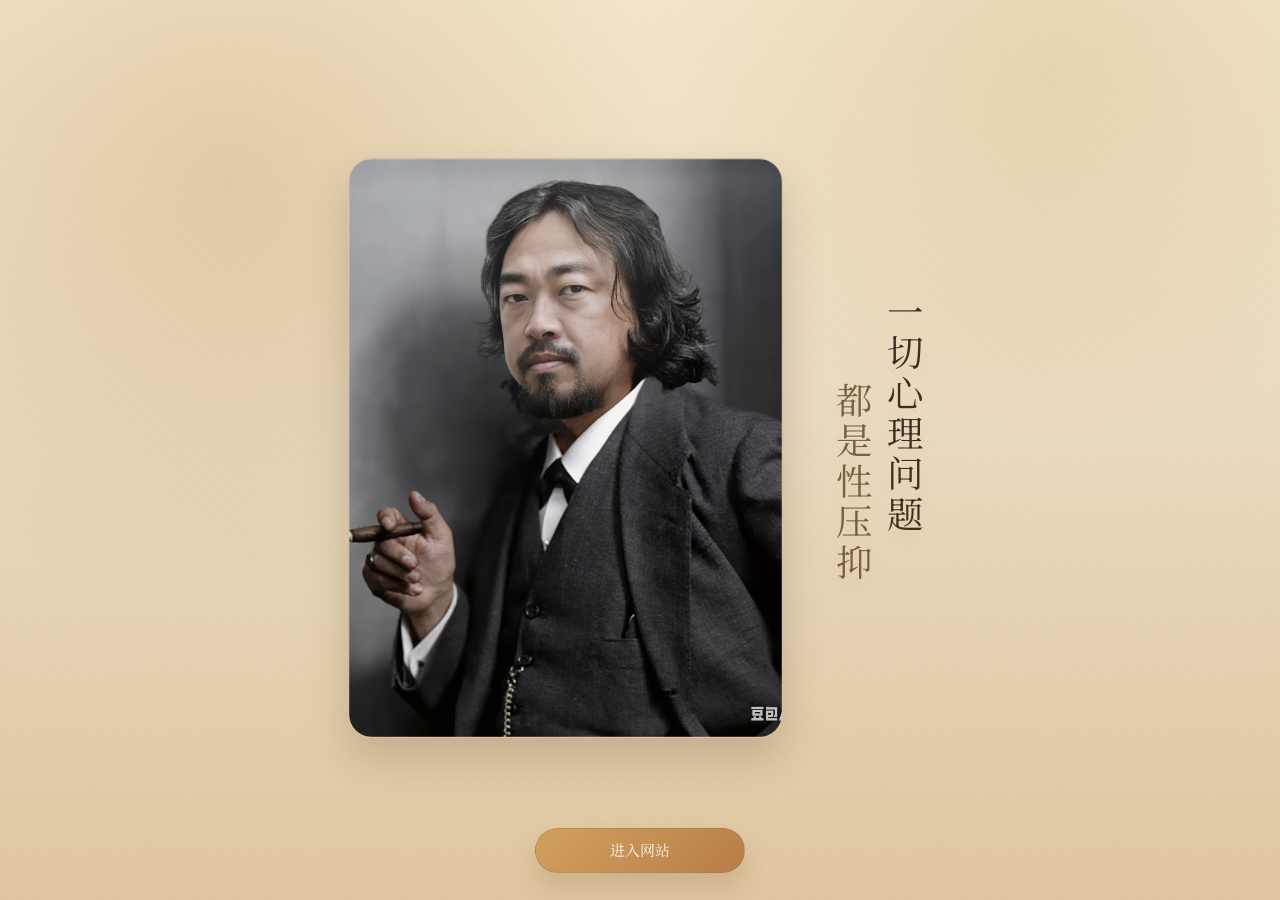
==== index.html @ d86daa5c "delete flask" ====
<!doctype html>
<html lang="zh-CN">
  <head>
    <meta charset="utf-8">
    <meta name="viewport" content="width=device-width, initial-scale=1">
    <title>导引页 | 峰哥亡命天涯语录</title>
    <meta name="description" content="峰哥亡命天涯语录导引页。">
    <link rel="stylesheet" href="app/static/css/variables.css">
    <link rel="stylesheet" href="app/static/css/base.css">
    <link rel="stylesheet" href="app/static/css/layout.css">
    <link rel="stylesheet" href="app/static/css/components.css">
    <link rel="stylesheet" href="app/static/css/animations.css">
  </head>
  <body class="is-landing">
    <div class="site-grain" aria-hidden="true"></div>
    <main class="page-shell page-shell-landing">
      <section class="guide-shell container">
        <div class="guide-photo-frame">
          <img
            src="app/static/img/fengge-photo.png"
            alt="峰哥照片"
            loading="eager"
            onerror="this.style.display='none'; this.nextElementSibling.style.display='grid';"
          >
          <div class="guide-photo-fallback" style="display: none;">
            <p>请放置图片：</p>
            <code>app/static/img/fengge-photo.png</code>
          </div>
        </div>

        <div class="guide-copy" aria-label="一切心理问题，都是性压抑">
          <p class="guide-vertical guide-vertical-left">都是性压抑</p>
          <p class="guide-vertical guide-vertical-right">一切心理问题</p>
        </div>

        <div class="guide-bottom-action">
          <a class="btn btn-solid btn-entry guide-enter" href="home.html">进入网站</a>
        </div>
      </section>
    </main>

    <script src="app/static/js/main.js" defer></script>
  </body>
</html>
---- app/static/css/variables.css ----
:root {
  --bg-paper: #efe2c7;
  --bg-deep: #d9c5a1;
  --bg-panel: rgba(249, 239, 219, 0.82);
  --bg-panel-strong: rgba(244, 232, 208, 0.94);
  --text-main: #32271d;
  --text-soft: #6f5b47;
  --line-muted: #b6966e;
  --accent-bronze: #9d6d3f;
  --accent-wine: #8f574d;
  --accent-ink: #21170f;
  --accent-gold-soft: #c79e61;
  --font-cn: "Noto Serif SC", "Source Han Serif SC", "Songti SC", "STSong", serif;
  --font-en: "Cormorant Garamond", "Times New Roman", serif;
  --shadow-soft: 0 12px 28px rgba(85, 59, 28, 0.14);
  --shadow-deep: 0 20px 42px rgba(67, 45, 19, 0.2);
  --radius-sm: 10px;
  --radius-md: 16px;
  --radius-lg: 24px;
  --container: min(1120px, 92vw);
}
---- app/static/css/base.css ----
@import url("https://fonts.googleapis.com/css2?family=Cormorant+Garamond:wght@400;600;700&family=Noto+Serif+SC:wght@400;500;700&display=swap");

*,
*::before,
*::after {
  box-sizing: border-box;
}

html,
body {
  margin: 0;
  padding: 0;
}

html {
  background: #ead7b7;
}

body {
  color: var(--text-main);
  background:
    radial-gradient(circle at 18% 20%, rgba(182, 126, 64, 0.22) 0%, transparent 34%),
    radial-gradient(circle at 82% 8%, rgba(214, 185, 135, 0.34) 0%, transparent 28%),
    linear-gradient(180deg, #f2e5ca 0%, #eadac0 48%, #dfc7a1 100%);
  font-family: var(--font-cn);
  line-height: 1.72;
  min-height: 100vh;
  position: relative;
  overflow-x: hidden;
  display: flex;
  flex-direction: column;
}

.site-grain {
  pointer-events: none;
  position: fixed;
  inset: 0;
  background-image:
    repeating-linear-gradient(
      45deg,
      rgba(84, 56, 24, 0.025) 0px,
      rgba(84, 56, 24, 0.025) 1px,
      transparent 1px,
      transparent 4px
    );
  opacity: 0.3;
  z-index: 0;
}

a {
  color: inherit;
  text-decoration: none;
}

p {
  margin: 0;
}

h1,
h2,
h3 {
  margin: 0;
  line-height: 1.2;
  font-weight: 600;
}

blockquote {
  margin: 0;
}

.container {
  width: var(--container);
  margin: 0 auto;
}

.page-shell {
  position: relative;
  z-index: 1;
  padding-bottom: calc(5rem + 7rem);
  flex: 1;
}

.section-block {
  margin-top: 4.5rem;
}

.section-head {
  margin-bottom: 1.5rem;
}

.section-head h1,
.section-head h2 {
  font-size: clamp(1.5rem, 1.2rem + 1vw, 2.3rem);
  letter-spacing: 0.02em;
}

.section-head p {
  margin-top: 0.6rem;
  color: var(--text-soft);
}

.empty-state {
  padding: 2.5rem 1.5rem;
  border: 1px solid var(--line-muted);
  border-radius: var(--radius-md);
  background: var(--bg-panel);
}

.is-landing .site-grain {
  opacity: 0.42;
}
---- app/static/css/layout.css ----
.site-header {
  position: sticky;
  top: 0;
  backdrop-filter: blur(9px);
  background: linear-gradient(to bottom, rgba(245, 234, 211, 0.9), rgba(245, 234, 211, 0.68));
  border-bottom: 1px solid rgba(157, 109, 63, 0.18);
  z-index: 50;
}

.nav-shell {
  min-height: 76px;
  display: flex;
  align-items: center;
  justify-content: space-between;
  gap: 1.2rem;
}

.brand {
  display: inline-flex;
  flex-direction: column;
  line-height: 1.15;
}

.brand-cn {
  font-size: 1.1rem;
  letter-spacing: 0.12em;
}

.brand-en {
  margin-top: 0.2rem;
  font-size: 0.86rem;
  font-family: var(--font-en);
  color: var(--accent-bronze);
  letter-spacing: 0.14em;
  text-transform: uppercase;
}

.site-nav {
  display: flex;
  gap: 1.2rem;
  font-size: 0.95rem;
}

.site-nav a {
  position: relative;
  color: var(--text-soft);
  padding-bottom: 0.1rem;
}

.site-nav a::after {
  content: "";
  position: absolute;
  left: 0;
  bottom: -0.15rem;
  width: 100%;
  height: 1px;
  background: var(--accent-bronze);
  transform: scaleX(0);
  transform-origin: left;
  transition: transform 0.35s ease;
}

.site-nav a:hover::after,
.site-nav a:focus-visible::after {
  transform: scaleX(1);
}

.hero {
  padding-top: clamp(3rem, 8vw, 6rem);
}

.hero-kicker {
  font-size: 0.9rem;
  letter-spacing: 0.28em;
  text-transform: uppercase;
  color: var(--accent-bronze);
  font-family: var(--font-en);
}

.hero-title {
  margin-top: 1rem;
  max-width: 18ch;
  font-size: clamp(2rem, 1.3rem + 3vw, 4rem);
}

.hero-subtitle {
  margin-top: 1.2rem;
  max-width: 56ch;
  color: var(--text-soft);
}

.hero-actions {
  margin-top: 2rem;
  display: flex;
  flex-wrap: wrap;
  gap: 0.8rem;
}

.site-footer {
  position: fixed;
  left: 0;
  right: 0;
  bottom: 0;
  z-index: 40;
  border-top: 1px solid rgba(157, 109, 63, 0.18);
  padding: 1rem 0 1.2rem;
  background: linear-gradient(to top, rgba(232, 214, 184, 0.96), rgba(239, 225, 198, 0.9));
  backdrop-filter: blur(10px);
  color: var(--text-main);
}

.footer-inner {
  display: flex;
  flex-wrap: wrap;
  justify-content: center;
  gap: 0.8rem;
  text-align: center;
}

.about-grid {
  display: grid;
  grid-template-columns: repeat(2, minmax(0, 1fr));
  gap: 1rem;
}

.page-shell-landing {
  min-height: 100vh;
  display: grid;
  place-items: center;
  padding: 1rem 0 1.25rem;
  overflow: hidden;
}

.guide-shell {
  width: min(980px, 94vw);
  min-height: clamp(420px, 66vh, 660px);
  display: flex;
  align-items: center;
  justify-content: center;
  gap: clamp(1.4rem, 4vw, 4.4rem);
}

.guide-photo-frame {
  width: clamp(340px, 34vw, 520px);
  aspect-ratio: 3 / 4;
  border-radius: var(--radius-lg);
  overflow: hidden;
  border: 1px solid rgba(157, 109, 63, 0.28);
  background:
    radial-gradient(circle at 20% 20%, rgba(200, 149, 80, 0.22), transparent 45%),
    linear-gradient(160deg, rgba(250, 238, 214, 0.94), rgba(231, 214, 186, 0.94));
  box-shadow: var(--shadow-deep);
  position: relative;
}

.guide-photo-frame::after {
  content: "";
  position: absolute;
  inset: 0;
  background:
    radial-gradient(circle at 50% 20%, rgba(255, 248, 233, 0.22), transparent 32%),
    linear-gradient(180deg, rgba(255, 255, 255, 0), rgba(39, 23, 10, 0.14));
  box-shadow: inset 0 0 0 1px rgba(255, 249, 236, 0.22);
  pointer-events: none;
  opacity: 0.78;
}

.guide-photo-frame img {
  width: 100%;
  height: 100%;
  object-fit: cover;
  object-position: center top;
  display: block;
  filter: contrast(1.06) saturate(0.82);
}

.guide-photo-fallback {
  width: 100%;
  height: 100%;
  display: grid;
  place-content: center;
  text-align: center;
  gap: 0.55rem;
  color: var(--text-soft);
  padding: 1.4rem;
}

.guide-photo-fallback code {
  background: rgba(12, 9, 7, 0.75);
  border: 1px solid rgba(182, 142, 87, 0.35);
  border-radius: 8px;
  padding: 0.35rem 0.55rem;
}

.guide-copy {
  display: flex;
  align-items: center;
  justify-content: flex-end;
  gap: clamp(0.5rem, 1vw, 1rem);
  min-height: min(72vh, 680px);
  padding-right: clamp(0.1rem, 0.6vw, 0.5rem);
}

.guide-vertical {
  margin: 0;
  writing-mode: vertical-rl;
  text-orientation: mixed;
  font-size: clamp(1.8rem, 1rem + 1.6vw, 3rem);
  line-height: 1.05;
  letter-spacing: 0.12em;
  color: rgba(58, 39, 20, 0.88);
  text-shadow: 0 8px 20px rgba(120, 83, 40, 0.08);
}

.guide-vertical-left {
  color: rgba(86, 56, 28, 0.76);
  transform: translateY(34px);
}

.guide-vertical-right {
  color: rgba(48, 31, 16, 0.92);
  transform: translateY(-34px);
}

.guide-bottom-action {
  position: fixed;
  left: 50%;
  bottom: 1.7rem;
  transform: translateX(-50%);
  z-index: 45;
  display: grid;
  place-items: center;
  width: max-content;
}

.guide-enter {
  width: auto;
  min-width: 210px;
  min-height: 46px;
  font-size: 1rem;
  box-shadow: 0 10px 24px rgba(3, 2, 1, 0.5);
}

@media (max-width: 900px) {
  .site-nav {
    gap: 0.75rem;
    font-size: 0.88rem;
  }

  .brand-cn {
    font-size: 0.95rem;
    letter-spacing: 0.08em;
  }

  .about-grid {
    grid-template-columns: 1fr;
  }

  .guide-shell {
    width: min(94vw, 860px);
    min-height: clamp(420px, 62vh, 640px);
    gap: 1.4rem;
  }

  .guide-photo-frame {
    width: clamp(300px, 50vw, 460px);
  }

  .guide-copy {
    min-height: auto;
  }

  .guide-vertical {
    font-size: clamp(1.5rem, 0.8rem + 1.8vw, 2.4rem);
  }

  .guide-vertical-left {
    transform: translateY(22px);
  }

  .guide-vertical-right {
    transform: translateY(-22px);
  }
}

@media (max-width: 700px) {
  .nav-shell {
    min-height: 68px;
    align-items: flex-start;
    flex-direction: column;
    justify-content: center;
    padding: 0.7rem 0;
  }

  .site-nav {
    width: 100%;
    justify-content: space-between;
  }

  .guide-shell {
    width: min(96vw, 640px);
    min-height: auto;
    gap: 1rem;
  }

  .guide-photo-frame {
    width: min(64vw, 300px);
    border-radius: 18px;
  }

  .guide-copy {
    gap: 0.35rem;
    align-self: stretch;
  }

  .guide-vertical {
    font-size: clamp(1.25rem, 0.95rem + 1.3vw, 1.8rem);
  }

  .guide-vertical-left {
    transform: translateY(14px);
  }

  .guide-vertical-right {
    transform: translateY(-14px);
  }

  .guide-bottom-action {
    bottom: 1.2rem;
  }
}

@media (max-width: 420px) {
  .guide-shell {
    width: 100vw;
    gap: 0.7rem;
  }

  .guide-photo-frame {
    width: min(62vw, 250px);
    border-radius: 14px;
  }

  .guide-vertical {
    font-size: 1.08rem;
    letter-spacing: 0.08em;
  }

  .guide-vertical-left,
  .guide-vertical-right {
    transform: none;
  }

  .guide-bottom-action {
    bottom: 1rem;
  }
}
---- app/static/css/components.css ----
.btn {
  display: inline-flex;
  align-items: center;
  justify-content: center;
  min-height: 42px;
  padding: 0.55rem 1.25rem;
  border-radius: 999px;
  border: 1px solid transparent;
  transition: all 0.32s ease;
  font-size: 0.93rem;
}

.btn-solid {
  background: linear-gradient(140deg, #a87743, #8f5f34);
  color: #fff6ea;
  box-shadow: var(--shadow-soft);
}

.btn-entry {
  background: linear-gradient(135deg, #d2a15e, #b77e47);
  border-color: rgba(126, 79, 35, 0.16);
  color: #fffaf2;
  box-shadow: 0 14px 24px rgba(126, 79, 35, 0.18);
}

.btn-solid:hover,
.btn-solid:focus-visible {
  transform: translateY(-1px);
  filter: brightness(1.05);
}

.btn-outline {
  border-color: rgba(157, 109, 63, 0.55);
  color: var(--text-main);
  background: rgba(248, 238, 218, 0.72);
}

.btn-outline:hover,
.btn-outline:focus-visible {
  background: rgba(244, 230, 204, 0.94);
}

.featured-quote {
  background:
    radial-gradient(circle at 84% 10%, rgba(186, 134, 74, 0.18), transparent 35%),
    linear-gradient(160deg, rgba(248, 237, 216, 0.96), rgba(238, 225, 200, 0.96));
  border: 1px solid rgba(157, 109, 63, 0.24);
  box-shadow: var(--shadow-soft);
  border-radius: var(--radius-lg);
  padding: clamp(1.4rem, 2vw, 2.2rem);
}

.featured-label {
  display: inline-block;
  font-family: var(--font-en);
  letter-spacing: 0.12em;
  text-transform: uppercase;
  color: var(--accent-gold-soft);
  font-size: 0.8rem;
}

.featured-quote blockquote {
  margin-top: 0.8rem;
  font-size: clamp(1.3rem, 1.08rem + 0.95vw, 2rem);
  line-height: 1.46;
}

.featured-quote footer {
  margin-top: 1rem;
  display: flex;
  gap: 1rem;
  justify-content: space-between;
  color: var(--text-soft);
  font-size: 0.92rem;
}

.featured-quote footer a {
  color: var(--accent-wine);
}

.topic-grid {
  display: grid;
  grid-template-columns: repeat(auto-fit, minmax(170px, 1fr));
  gap: 0.9rem;
}

.topic-card {
  min-height: 126px;
  border-radius: var(--radius-md);
  border: 1px solid rgba(157, 109, 63, 0.28);
  background:
    linear-gradient(160deg, rgba(248, 238, 219, 0.96), rgba(236, 221, 193, 0.92)),
    radial-gradient(circle at 85% 10%, rgba(176, 129, 70, 0.18), transparent 36%);
  box-shadow: var(--shadow-soft);
  padding: 1rem;
  display: flex;
  flex-direction: column;
  justify-content: space-between;
  transition: transform 0.36s ease, box-shadow 0.36s ease;
}

.topic-card:hover {
  transform: translateY(-4px);
  box-shadow: var(--shadow-deep);
}

.topic-card strong {
  font-size: 1.1rem;
}

.topic-card span {
  color: var(--text-soft);
}

.quote-grid {
  display: grid;
  grid-template-columns: repeat(3, minmax(0, 1fr));
  gap: 1rem;
}

.quote-grid-compact {
  grid-template-columns: repeat(auto-fit, minmax(230px, 1fr));
}

.quote-card {
  border-radius: var(--radius-md);
  border: 1px solid rgba(157, 109, 63, 0.24);
  background: var(--bg-panel);
  box-shadow: var(--shadow-soft);
  transition: transform 0.35s ease, border-color 0.35s ease, box-shadow 0.35s ease;
}

.quote-card:hover {
  transform: translateY(-5px);
  border-color: #b58a55;
  box-shadow: var(--shadow-deep);
}

.quote-card-link {
  display: block;
  height: 100%;
  padding: 1rem;
}

.quote-text {
  margin-top: 0.8rem;
  font-size: 1.06rem;
}

.quote-tags {
  margin-top: 0.8rem;
  display: flex;
  flex-wrap: wrap;
  gap: 0.4rem;
}

.tag {
  border: 1px solid rgba(157, 109, 63, 0.3);
  background: rgba(236, 220, 189, 0.86);
  color: #6b513a;
  padding: 0.13rem 0.5rem;
  border-radius: 999px;
  font-size: 0.72rem;
}

.filter-panel {
  border: 1px solid rgba(157, 109, 63, 0.24);
  border-radius: var(--radius-md);
  background: var(--bg-panel);
  box-shadow: var(--shadow-soft);
  padding: 1rem;
  display: grid;
  grid-template-columns: 2fr 1fr;
  gap: 0.8rem;
}

.filter-field {
  display: flex;
  flex-direction: column;
  gap: 0.35rem;
}

.filter-field label {
  font-size: 0.82rem;
  color: var(--text-soft);
}

.filter-field input,
.filter-field select {
  width: 100%;
  height: 2.55rem;
  border: 1px solid rgba(157, 109, 63, 0.28);
  border-radius: 10px;
  padding: 0 0.72rem;
  background: rgba(252, 245, 231, 0.95);
  color: var(--text-main);
  font-family: var(--font-cn);
}

.filter-actions {
  grid-column: 1 / -1;
  display: flex;
  flex-wrap: wrap;
  gap: 0.7rem;
}

.result-count {
  margin-top: 1rem;
  color: var(--text-soft);
}

.pagination {
  margin-top: 1.4rem;
  display: flex;
  justify-content: center;
  align-items: center;
  gap: 0.9rem;
}

.pagination a {
  padding: 0.3rem 0.7rem;
  border: 1px solid rgba(157, 109, 63, 0.36);
  border-radius: 999px;
  background: rgba(245, 232, 207, 0.96);
}

.quote-detail {
  border: 1px solid rgba(157, 109, 63, 0.24);
  border-radius: var(--radius-lg);
  padding: clamp(1.2rem, 1rem + 2vw, 2.5rem);
  background:
    linear-gradient(170deg, rgba(248, 238, 218, 0.98) 0%, rgba(238, 226, 201, 0.98) 70%),
    radial-gradient(circle at 10% 10%, rgba(180, 132, 70, 0.14), transparent 35%);
  box-shadow: var(--shadow-soft);
}

.quote-detail-head {
  display: flex;
  flex-wrap: wrap;
  align-items: center;
  justify-content: center;
  gap: 0.7rem;
  text-align: center;
}

.quote-detail-text {
  margin-top: 1.4rem;
  font-size: clamp(1.5rem, 1.1rem + 1.5vw, 2.3rem);
  line-height: 1.5;
}

.detail-meta {
  margin-top: 1.4rem;
  display: grid;
  gap: 0.3rem;
  color: var(--text-soft);
}

.detail-nav {
  margin-top: 1.4rem;
  display: flex;
  justify-content: space-between;
  gap: 0.75rem;
}

.detail-nav a {
  border: 1px solid rgba(157, 109, 63, 0.34);
  padding: 0.5rem 0.8rem;
  border-radius: 999px;
  background: rgba(244, 230, 204, 0.92);
  max-width: 48%;
  white-space: nowrap;
  overflow: hidden;
  text-overflow: ellipsis;
}

.about-card {
  border: 1px solid rgba(157, 109, 63, 0.24);
  border-radius: var(--radius-md);
  background: var(--bg-panel);
  padding: 1rem;
}

.about-card h2 {
  font-size: 1.12rem;
  margin-bottom: 0.45rem;
}

@media (max-width: 960px) {
  .quote-grid {
    grid-template-columns: repeat(2, minmax(0, 1fr));
  }

  .filter-panel {
    grid-template-columns: repeat(2, minmax(0, 1fr));
  }

  .filter-search {
    grid-column: 1 / -1;
  }
}

@media (max-width: 700px) {
  .quote-grid,
  .quote-grid-compact {
    grid-template-columns: 1fr;
  }

  .filter-panel {
    grid-template-columns: 1fr;
  }

  .detail-nav {
    flex-direction: column;
  }

  .detail-nav a {
    max-width: 100%;
  }

  .featured-quote footer {
    flex-direction: column;
    gap: 0.3rem;
  }
}
---- app/static/css/animations.css ----
@keyframes paperDrift {
  0% {
    transform: translate3d(0, 0, 0);
  }
  50% {
    transform: translate3d(0, -4px, 0);
  }
  100% {
    transform: translate3d(0, 0, 0);
  }
}

@keyframes fadePage {
  from {
    opacity: 0;
    transform: translateY(8px);
  }
  to {
    opacity: 1;
    transform: translateY(0);
  }
}

@keyframes guideFadeIn {
  from {
    opacity: 0;
    transform: translateY(22px) scale(0.985);
  }
  to {
    opacity: 1;
    transform: translateY(0) scale(1);
  }
}

@keyframes guideButtonIn {
  from {
    opacity: 0;
    transform: translateY(14px);
  }
  to {
    opacity: 1;
    transform: translateY(0);
  }
}

body {
  animation: fadePage 0.6s ease-out;
}

body.is-landing {
  animation-duration: 0.8s;
}

.hero {
  animation: paperDrift 10s ease-in-out infinite;
}

.reveal {
  opacity: 0;
  transform: translateY(16px);
  transition: opacity 0.6s ease, transform 0.6s ease;
}

.reveal.is-visible {
  opacity: 1;
  transform: translateY(0);
}

.reveal:nth-child(2) {
  transition-delay: 0.05s;
}

.reveal:nth-child(3) {
  transition-delay: 0.1s;
}

.is-landing .guide-photo-frame {
  animation: guideFadeIn 1.7s cubic-bezier(0.16, 0.8, 0.2, 1) both;
}

.is-landing .guide-enter {
  opacity: 0;
  animation: guideButtonIn 1s ease-out 0.9s forwards;
}

@media (prefers-reduced-motion: reduce) {
  *,
  *::before,
  *::after {
    animation: none !important;
    transition: none !important;
    scroll-behavior: auto !important;
  }

  .reveal {
    opacity: 1;
    transform: none;
  }

  .is-landing .guide-photo-frame,
  .is-landing .guide-enter {
    opacity: 1;
    transform: none;
  }
}
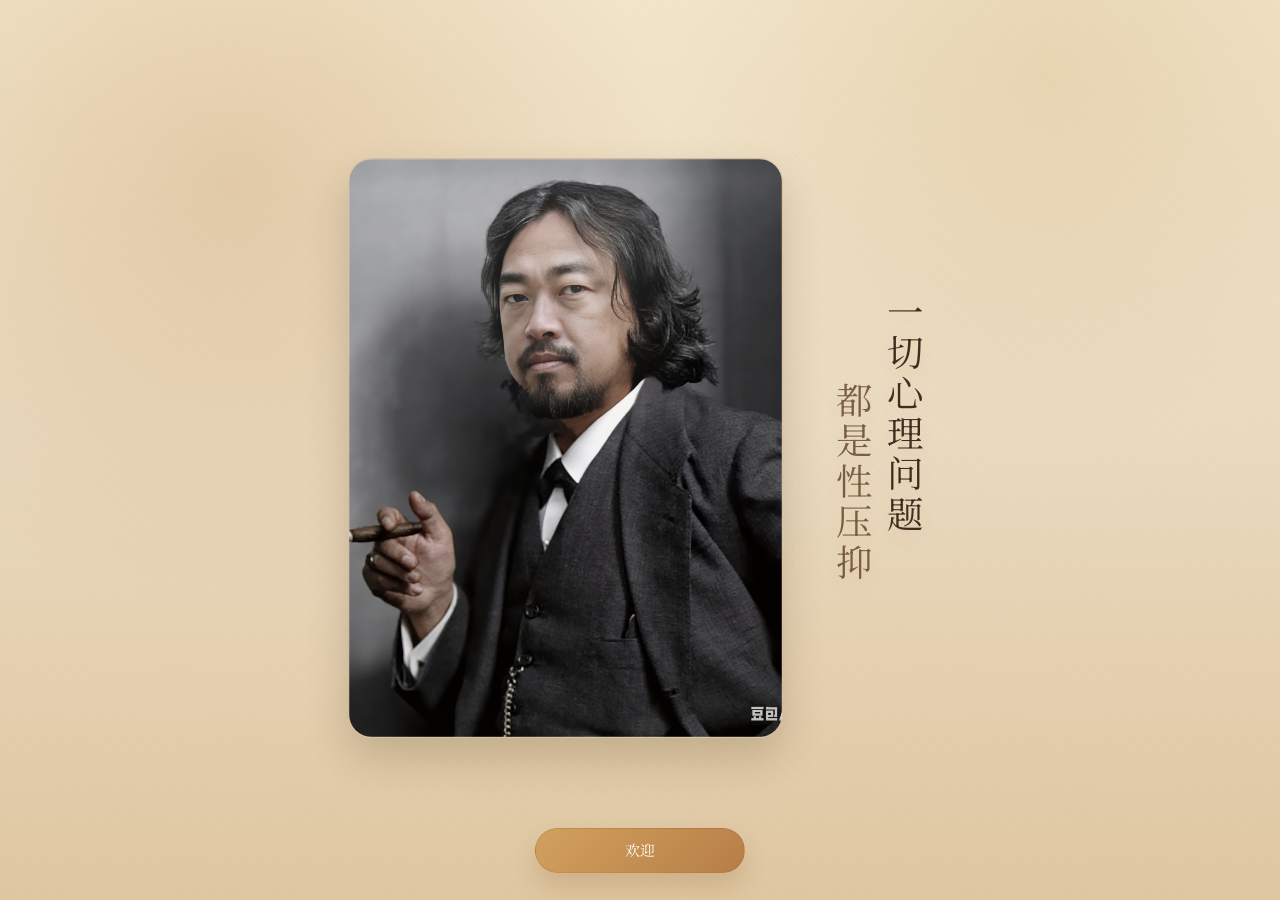
==== commit 89263feb: "v1.0.0" ====
--- a/index.html
+++ b/index.html
@@ -3,8 +3,8 @@
   <head>
     <meta charset="utf-8">
     <meta name="viewport" content="width=device-width, initial-scale=1">
-    <title>导引页 | 峰哥亡命天涯语录</title>
-    <meta name="description" content="峰哥亡命天涯语录导引页。">
+    <title>导引页 | 论语——峰哥亡命天涯</title>
+    <meta name="description" content="峰哥亡命天涯答案之书导引页。">
     <link rel="stylesheet" href="app/static/css/variables.css">
     <link rel="stylesheet" href="app/static/css/base.css">
     <link rel="stylesheet" href="app/static/css/layout.css">
@@ -34,7 +34,7 @@
         </div>
 
         <div class="guide-bottom-action">
-          <a class="btn btn-solid btn-entry guide-enter" href="home.html">进入网站</a>
+          <a class="btn btn-solid btn-entry guide-enter" href="home.html">欢迎</a>
         </div>
       </section>
     </main>
@@ -42,4 +42,3 @@
     <script src="app/static/js/main.js" defer></script>
   </body>
 </html>
-
--- a/app/static/css/layout.css
+++ b/app/static/css/layout.css
@@ -79,8 +79,16 @@
 
 .hero-title {
   margin-top: 1rem;
-  max-width: 18ch;
+  max-width: 32ch;
   font-size: clamp(2rem, 1.3rem + 3vw, 4rem);
+  display: flex;
+  flex-direction: column;
+  gap: 0.14em;
+}
+
+.hero-title-line {
+  display: inline-block;
+  white-space: nowrap;
 }
 
 .hero-subtitle {
@@ -297,6 +305,10 @@
     justify-content: space-between;
   }
 
+  .hero-title-line {
+    white-space: normal;
+  }
+
   .guide-shell {
     width: min(96vw, 640px);
     min-height: auto;
--- a/app/static/css/components.css
+++ b/app/static/css/components.css
@@ -48,6 +48,8 @@
   box-shadow: var(--shadow-soft);
   border-radius: var(--radius-lg);
   padding: clamp(1.4rem, 2vw, 2.2rem);
+  display: flex;
+  flex-direction: column;
 }
 
 .featured-label {
@@ -66,12 +68,13 @@
 }
 
 .featured-quote footer {
-  margin-top: 1rem;
-  display: flex;
-  gap: 1rem;
-  justify-content: space-between;
+  margin-top: auto;
+  display: flex;
+  justify-content: flex-end;
+  align-items: flex-end;
   color: var(--text-soft);
   font-size: 0.92rem;
+  padding-top: 1.2rem;
 }
 
 .featured-quote footer a {
@@ -152,6 +155,25 @@
   display: flex;
   flex-wrap: wrap;
   gap: 0.4rem;
+}
+
+#recent-grid .quote-card-link {
+  display: flex;
+  flex-direction: column;
+  min-height: 220px;
+}
+
+#recent-grid .quote-text {
+  display: -webkit-box;
+  -webkit-box-orient: vertical;
+  -webkit-line-clamp: 4;
+  overflow: hidden;
+  text-overflow: ellipsis;
+}
+
+#recent-grid .quote-tags {
+  margin-top: auto;
+  padding-top: 0.9rem;
 }
 
 .tag {
@@ -244,7 +266,25 @@
 }
 
 .quote-detail-text {
-  margin-top: 1.4rem;
+  margin-top: 0.45rem;
+  font-size: clamp(1.5rem, 1.1rem + 1.5vw, 2.3rem);
+  line-height: 1.5;
+}
+
+.detail-block {
+  margin-top: 1.25rem;
+}
+
+.detail-block-title {
+  font-size: 1rem;
+  letter-spacing: 0.08em;
+  text-transform: uppercase;
+  color: var(--accent-bronze);
+  font-family: var(--font-en);
+}
+
+.detail-answer {
+  margin-top: 0.45rem;
   font-size: clamp(1.5rem, 1.1rem + 1.5vw, 2.3rem);
   line-height: 1.5;
 }
@@ -319,7 +359,10 @@
   }
 
   .featured-quote footer {
-    flex-direction: column;
-    gap: 0.3rem;
-  }
-}
+    justify-content: flex-end;
+  }
+
+  #recent-grid .quote-card-link {
+    min-height: 190px;
+  }
+}
